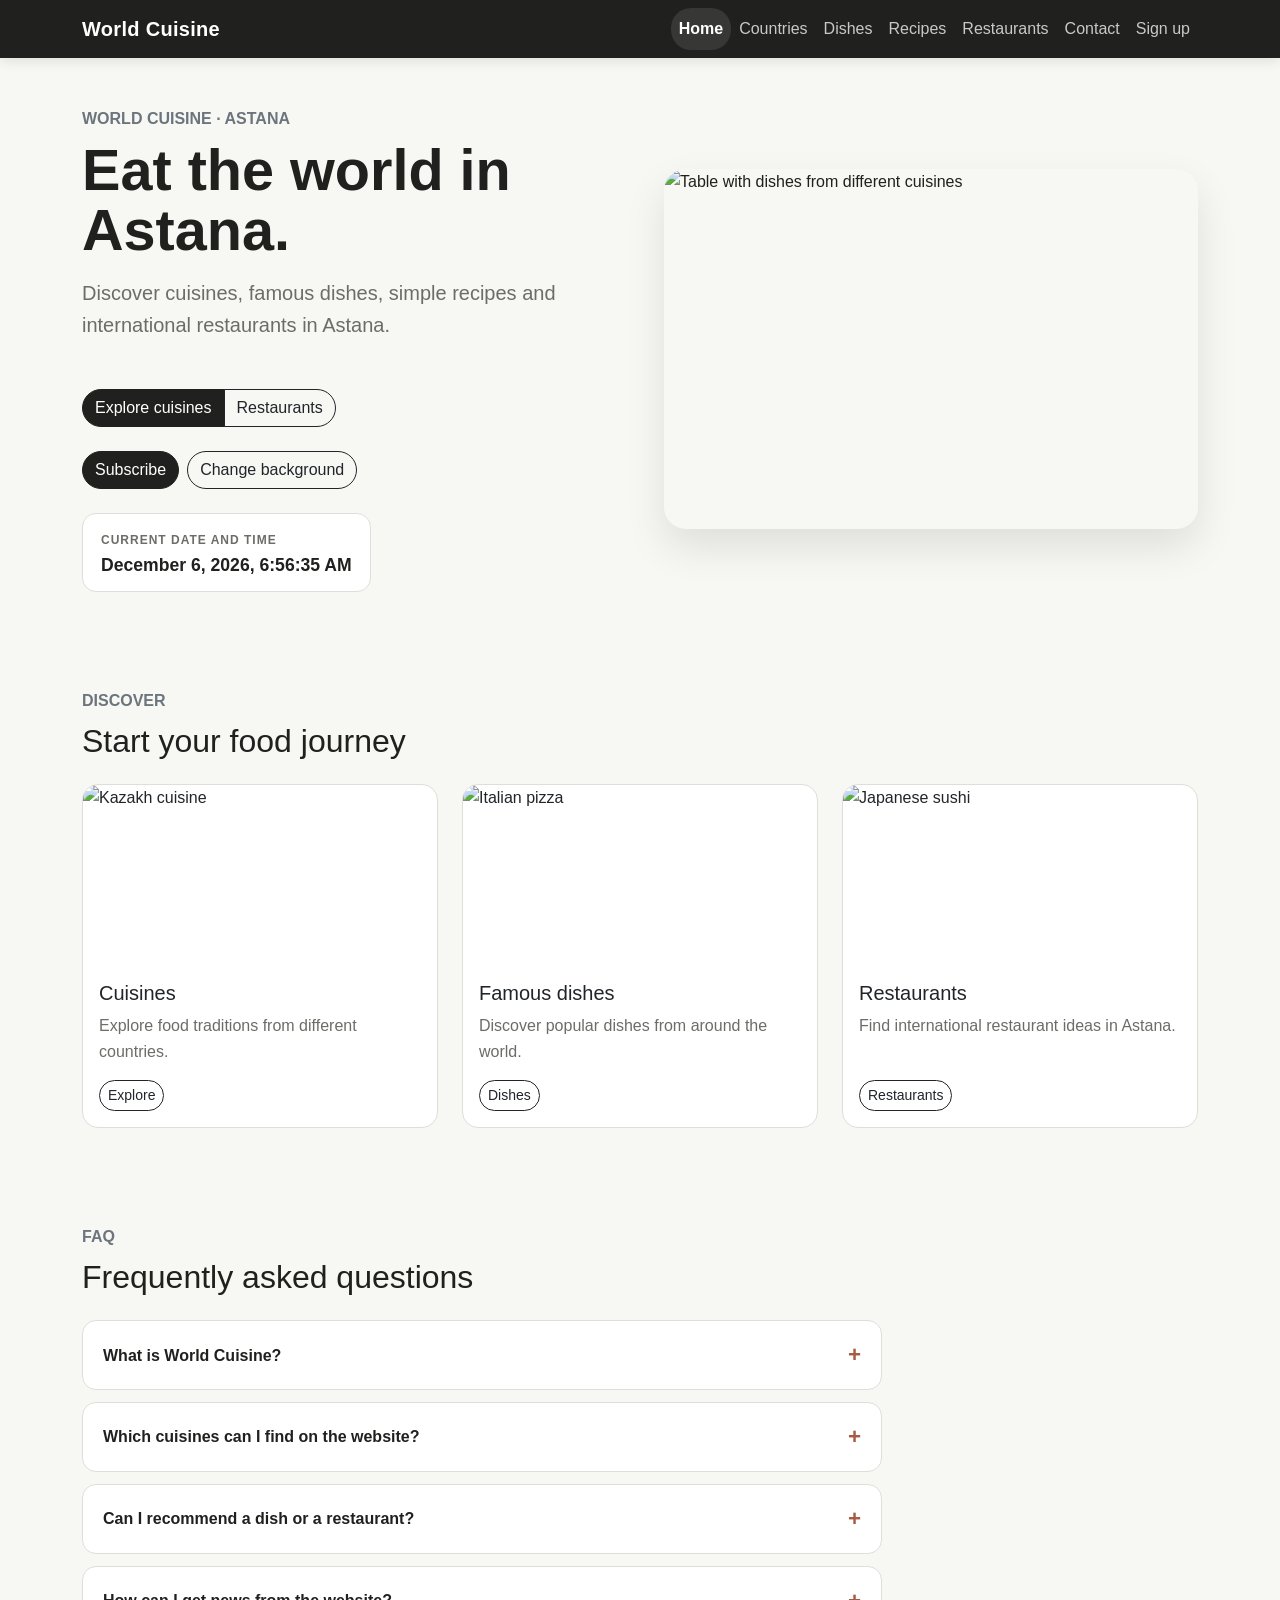
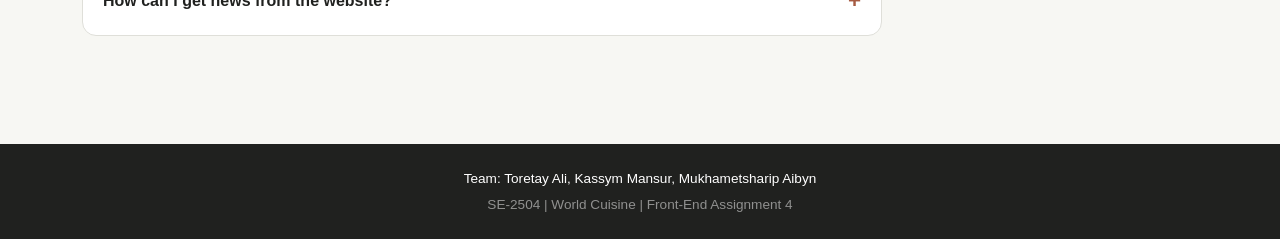
==== index.html @ e92f76bf "Ready" ====
<!DOCTYPE html>
<html lang="en">
<head>
    <meta charset="UTF-8">
    <meta name="viewport" content="width=device-width, initial-scale=1.0">
    <title>World Cuisine | Home</title>
    <link href="https://cdn.jsdelivr.net/npm/bootstrap@5.3.3/dist/css/bootstrap.min.css" rel="stylesheet">
    <link rel="stylesheet" href="css/style.css">
</head>

<body>

<nav class="navbar navbar-expand-lg navbar-dark world-navbar sticky-top">
    <div class="container">
        <a class="navbar-brand" href="index.html">World Cuisine</a>

        <button class="navbar-toggler" type="button" data-bs-toggle="collapse"
            data-bs-target="#mainNavbar" aria-controls="mainNavbar"
            aria-expanded="false" aria-label="Toggle navigation">
            <span class="navbar-toggler-icon"></span>
        </button>

        <div class="collapse navbar-collapse" id="mainNavbar">
            <ul class="navbar-nav ms-auto">
                <li class="nav-item"><a class="nav-link active" href="index.html">Home</a></li>
                <li class="nav-item"><a class="nav-link" href="countries.html">Countries</a></li>
                <li class="nav-item"><a class="nav-link" href="dishes.html">Dishes</a></li>
                <li class="nav-item"><a class="nav-link" href="recipes.html">Recipes</a></li>
                <li class="nav-item"><a class="nav-link" href="restaurants.html">Restaurants</a></li>
                <li class="nav-item"><a class="nav-link" href="contact.html">Contact</a></li>
                <li class="nav-item"><a class="nav-link" href="register.html">Sign up</a></li>
            </ul>
        </div>
    </div>
</nav>

<main>

    <!-- 6 + 6 Bootstrap Grid -->
    <section class="container py-5">
        <div class="row align-items-center g-5">

            <div class="col-lg-6">
                <p class="text-uppercase text-secondary fw-bold mb-2">World Cuisine · Astana</p>

                <h1 class="hero-title mb-3">Eat the world in Astana.</h1>

                <p class="lead mb-4">
                    Discover cuisines, famous dishes, simple recipes and
                    international restaurants in Astana.
                </p>

                <div class="btn-group mt-lg-4" role="group" aria-label="Main navigation">
                    <a href="countries.html" class="btn btn-dark">Explore cuisines</a>
                    <a href="restaurants.html" class="btn btn-outline-dark">Restaurants</a>
                </div>

                <!-- Task 3 + Task 4 buttons -->
                <div class="d-flex flex-wrap gap-2 mt-4">
                    <button type="button" id="openPopup" class="btn btn-dark">Subscribe</button>
                    <button type="button" id="colorBtn" class="btn btn-outline-dark">Change background</button>
                </div>

                <!-- Task 5 date and time -->
                <div class="datetime-box mt-4">
                    <span class="datetime-label">Current date and time</span>
                    <div id="datetime" class="datetime-value"></div>
                </div>
            </div>

            <div class="col-lg-6">
                <img
                    src="https://images.squarespace-cdn.com/content/v1/53b839afe4b07ea978436183/1daa9086-0f1d-4d65-86b5-4a15a36d08d4/traditional-food-around-the-world-Travlinmad.jpg"
                    class="hero-image"
                    alt="Table with dishes from different cuisines">
            </div>

        </div>
    </section>


    <!-- 4 + 4 + 4 Bootstrap Grid -->
    <section class="container py-5">

        <div class="mb-4">
            <p class="text-uppercase text-secondary fw-bold mb-2">Discover</p>
            <h2>Start your food journey</h2>
        </div>

        <div class="row g-4">

            <div class="col-md-6 col-lg-4">
                <div class="card h-100">
                    <img src="https://i.pinimg.com/736x/cb/19/41/cb1941af26d7bb88349c5641f69ae9c1.jpg"
                        class="card-img-top" alt="Kazakh cuisine">
                    <div class="card-body d-flex flex-column">
                        <h3 class="card-title h5">Cuisines</h3>
                        <p class="card-text">Explore food traditions from different countries.</p>
                        <a href="countries.html" class="btn btn-sm btn-outline-dark mt-auto align-self-start">Explore</a>
                    </div>
                </div>
            </div>

            <div class="col-md-6 col-lg-4">
                <div class="card h-100">
                    <img src="https://encrypted-tbn0.gstatic.com/images?q=tbn:ANd9GcSdLRFw-bHBIAgELoderXJAx0O9VjEHtP5T0AlllKSvALoqNaYb43EktWka&s=10"
                        class="card-img-top" alt="Italian pizza">
                    <div class="card-body d-flex flex-column">
                        <h3 class="card-title h5">Famous dishes</h3>
                        <p class="card-text">Discover popular dishes from around the world.</p>
                        <a href="dishes.html" class="btn btn-sm btn-outline-dark mt-auto align-self-start">Dishes</a>
                    </div>
                </div>
            </div>

            <div class="col-md-6 col-lg-4">
                <div class="card h-100">
                    <img src="https://sxodim.com/uploads/images/2023/01/25/optimized/f051bf63aa2ef268acad87b389497111_800xauto-q-85.jpg"
                        class="card-img-top" alt="Japanese sushi">
                    <div class="card-body d-flex flex-column">
                        <h3 class="card-title h5">Restaurants</h3>
                        <p class="card-text">Find international restaurant ideas in Astana.</p>
                        <a href="restaurants.html" class="btn btn-sm btn-outline-dark mt-auto align-self-start">Restaurants</a>
                    </div>
                </div>
            </div>

        </div>
    </section>


    <!-- Task 2 ACCORDION -->
    <section class="container py-5">

        <div class="mb-4">
            <p class="text-uppercase text-secondary fw-bold mb-2">FAQ</p>
            <h2>Frequently asked questions</h2>
        </div>

        <div class="faq">

            <div class="faq-item">
                <button type="button" class="faq-question" aria-expanded="false">
                    What is World Cuisine?
                    <span class="faq-icon">+</span>
                </button>
                <div class="faq-answer">
                    <p>World Cuisine is a guide to cuisines, famous dishes, simple recipes and international restaurants in Astana.</p>
                </div>
            </div>

            <div class="faq-item">
                <button type="button" class="faq-question" aria-expanded="false">
                    Which cuisines can I find on the website?
                    <span class="faq-icon">+</span>
                </button>
                <div class="faq-answer">
                    <p>Kazakh, Italian, Japanese, Mexican, Indian and Korean cuisines.</p>
                </div>
            </div>

            <div class="faq-item">
                <button type="button" class="faq-question" aria-expanded="false">
                    Can I recommend a dish or a restaurant?
                    <span class="faq-icon">+</span>
                </button>
                <div class="faq-answer">
                    <p>Yes. Open the Contact page, fill in the form and send your recommendation.</p>
                </div>
            </div>

            <div class="faq-item">
                <button type="button" class="faq-question" aria-expanded="false">
                    How can I get news from the website?
                    <span class="faq-icon">+</span>
                </button>
                <div class="faq-answer">
                    <p>Press the Subscribe button at the top of the home page and enter your email.</p>
                </div>
            </div>

        </div>
    </section>

</main>


<!-- Task 3 POPUP -->
<div class="popup-overlay" id="popupOverlay">
    <div class="popup-window" role="dialog" aria-modal="true" aria-labelledby="popupTitle">

        <button type="button" class="popup-close" id="closePopup" aria-label="Close">&times;</button>

        <h2 class="h4" id="popupTitle">Subscribe</h2>
        <p>Get news about new cuisines and restaurants.</p>

        <form id="subscribeForm" novalidate>
            <label for="subEmail" class="form-label">Email</label>
            <input type="email" class="form-control mb-3" id="subEmail" placeholder="name@mail.com">
            <button type="submit" class="btn btn-dark w-100">Subscribe</button>
        </form>

    </div>
</div>


<footer class="world-footer py-4 mt-5">
    <div class="container text-center">
        <p class="text-white mb-1">
            Team: Toretay Ali, Kassym Mansur, Mukhametsharip Aibyn
        </p>
        <p class="text-white-50 mb-0">
            SE-2504 | World Cuisine | Front-End Assignment 4
        </p>
    </div>
</footer>

<script src="https://cdn.jsdelivr.net/npm/bootstrap@5.3.3/dist/js/bootstrap.bundle.min.js"></script>
<script src="js/script.js"></script>

</body>
</html>
---- css/style.css ----
:root {
    --background: #f7f7f3;
    --surface: #ffffff;

    --text: #20211f;
    --muted: #6c6d67;

    --accent: #a65b43;
    --accent-light: #f2e4de;

    --border: #dfdfd9;

    --dark: #20211f;
}


/* =========================================
   BASE
   ========================================= */

* {
    box-sizing: border-box;
}


html {
    scroll-behavior: smooth;
}


body {
    margin: 0;

    background-color: var(--background);
    color: var(--text);

    font-family:
        Arial,
        Helvetica,
        sans-serif;

    line-height: 1.6;
}


img {
    display: block;
    max-width: 100%;
}


h1,
h2,
h3,
h4,
h5,
h6 {
    color: var(--text);
}


p {
    color: var(--muted);
}


a {
    transition:
        color 0.2s,
        background-color 0.2s;
}


/* =========================================
   NAVBAR
   ========================================= */

.world-navbar {
    background-color: var(--dark);

    box-shadow:
        0 3px 12px
        rgba(0, 0, 0, 0.10);
}


.navbar-brand {
    color: white !important;

    font-weight: 700;

    letter-spacing: 0.3px;
}


.nav-link {
    color: #c9c9c5 !important;

    border-radius: 20px;
}


.nav-link:hover {
    color: white !important;

    background-color:
        rgba(255, 255, 255, 0.08);
}


.nav-link.active {
    color: white !important;

    font-weight: 600;

    background-color:
        rgba(255, 255, 255, 0.10);
}


/* =========================================
   PAGE HERO
   ========================================= */

.page-hero {
    background-color: var(--background);
}


.page-hero h1 {
    font-size: 3rem;

    line-height: 1.1;
}


.hero-description {
    max-width: 650px;

    font-size: 1.05rem;
}


.eyebrow {
    color: var(--accent);

    font-size: 0.78rem;

    font-weight: 700;

    letter-spacing: 1.5px;

    text-transform: uppercase;
}


/* =========================================
   HOME HERO
   ========================================= */

.hero-title {
    font-size: 3.6rem;

    font-weight: 700;

    line-height: 1.05;
}


.hero-image {
    width: 100%;
    height: 360px;

    object-fit: cover;

    border-radius: 22px;

    box-shadow:
        0 18px 40px
        rgba(0, 0, 0, 0.10);
}


/* =========================================
   BUTTONS
   ========================================= */

.btn {
    border-radius: 22px;

    font-weight: 500;

    transition:
        transform 0.2s,
        box-shadow 0.2s;
}


.btn:hover {
    transform: translateY(-2px);
}


.btn-dark {
    background-color: var(--dark);

    border-color: var(--dark);
}


.btn-dark:hover {
    background-color: var(--accent);

    border-color: var(--accent);
}


/* =========================================
   BOOTSTRAP CARDS
   ========================================= */

.card {
    overflow: hidden;

    background-color: white;

    border: 1px solid var(--border);

    border-radius: 16px;

    transition:
        transform 0.2s,
        box-shadow 0.2s;
}


.card:hover {
    transform: translateY(-4px);

    box-shadow:
        0 12px 25px
        rgba(0, 0, 0, 0.08);
}


.card-img-top {
    width: 100%;
    height: 180px;

    object-fit: cover;
}


/* =========================================
   RESPONSIVE TYPOGRAPHY
   COUNTRIES PAGE
   ========================================= */

.responsive-title {
    font-size: 2rem;

    line-height: 1.1;
}


.responsive-text {
    max-width: 700px;

    font-size: 0.95rem;
}


/* =========================================
   MEDIA QUERY COUNTRY CARDS
   ========================================= */

.mq-card-group {
    display: grid;

    grid-template-columns: 1fr;

    gap: 18px;
}


.mq-card {
    background-color: white;

    border: 1px solid var(--border);

    border-radius: 16px;

    transition:
        transform 0.2s,
        box-shadow 0.2s;
}


.mq-card:hover {
    transform: translateY(-4px);

    box-shadow:
        0 10px 22px
        rgba(0, 0, 0, 0.07);
}


.country-code {
    display: inline-block;

    background-color: var(--accent-light);

    color: var(--accent);

    border-radius: 20px;

    font-size: 0.8rem;

    font-weight: 700;
}


/* =========================================
   IMAGE GALLERY
   ========================================= */

.gallery {
    display: grid;

    grid-template-columns:
        repeat(3, 1fr);

    gap: 18px;
}


.gallery-item {
    position: relative;

    margin: 0;

    overflow: hidden;

    background-color: white;

    border: 1px solid var(--border);

    border-radius: 16px;

    box-shadow:
        0 6px 18px
        rgba(0, 0, 0, 0.05);
}


.gallery-item img {
    width: 100%;
    height: 230px;

    object-fit: cover;

    transition:
        transform 0.3s,
        filter 0.3s;
}


.gallery-item figcaption {
    position: absolute;

    left: 12px;
    right: 12px;
    bottom: 12px;

    display: flex;

    flex-direction: column;

    padding: 10px 12px;

    color: white;

    background-color:
        rgba(20, 20, 20, 0.78);

    border-radius: 9px;

    opacity: 0;

    transform:
        translateY(8px);

    transition:
        opacity 0.25s,
        transform 0.25s;
}


.gallery-item figcaption strong {
    color: white;

    font-size: 0.95rem;
}


.gallery-item figcaption span {
    color: #deded8;

    font-size: 0.8rem;
}


.gallery-item:hover img {
    transform: scale(1.05);

    filter: brightness(0.85);
}


.gallery-item:hover figcaption {
    opacity: 1;

    transform:
        translateY(0);
}


/* =========================================
   BOOTSTRAP CAROUSEL
   ========================================= */

.carousel-section {
    background-color: #eeeeea;
}


#foodCarousel {
    max-width: 900px;

    margin-left: auto;
    margin-right: auto;

    overflow: hidden;

    border-radius: 20px;

    box-shadow:
        0 15px 35px
        rgba(0, 0, 0, 0.12);
}


/* SAME SIZE FOR ALL IMAGES */

.carousel-food-image {
    width: 100%;
    height: 500px;

    object-fit: cover;
}


/* =========================================
   CAROUSEL CONTROLS
   ========================================= */

#foodCarousel .carousel-control-prev,
#foodCarousel .carousel-control-next {
    width: 12%;
}


#foodCarousel .carousel-control-prev-icon,
#foodCarousel .carousel-control-next-icon {
    width: 44px;
    height: 44px;

    background-color:
        rgba(0, 0, 0, 0.68);

    background-size: 55%;

    border-radius: 50%;
}


/* =========================================
   CAROUSEL INDICATORS
   ========================================= */

#foodCarousel .carousel-indicators {
    margin-bottom: 18px;
}


#foodCarousel .carousel-indicators button {
    width: 10px;
    height: 10px;

    margin-left: 5px;
    margin-right: 5px;

    border: 0;

    border-radius: 50%;

    background-color: white;

    opacity: 0.6;
}


#foodCarousel .carousel-indicators .active {
    opacity: 1;
}


/* =========================================
   RECIPES
   ========================================= */

.recipe-box {
    background-color: white;

    border: 1px solid var(--border);

    border-radius: 18px;

    transition:
        transform 0.2s,
        box-shadow 0.2s;
}


.recipe-box:hover {
    transform: translateY(-2px);

    box-shadow:
        0 8px 20px
        rgba(0, 0, 0, 0.05);
}


.recipe-image {
    width: 100%;
    height: 260px;

    object-fit: cover;

    border-radius: 14px;
}


/* =========================================
   RESTAURANTS
   ========================================= */

.restaurant-card .card-img-top {
    height: 180px;
}


.restaurant-card .badge {
    background-color:
        var(--accent) !important;
}


/* =========================================
   CONTACT FORM
   ========================================= */

.form-box {
    background-color: white;

    border: 1px solid var(--border);

    border-radius: 20px;

    box-shadow:
        0 10px 25px
        rgba(0, 0, 0, 0.06);
}


.form-control,
.form-select,
.input-group-text {
    border-color: #d4d4cd;

    border-radius: 10px;
}


.form-control:focus,
.form-select:focus {
    border-color: var(--accent);

    box-shadow:
        0 0 0 0.2rem
        rgba(166, 91, 67, 0.12);
}


/* =========================================
   FOOTER
   ========================================= */

.world-footer {
    background-color: var(--dark);
}


.world-footer p {
    font-size: 0.85rem;
}


/* =========================================
   TABLET
   ========================================= */

@media (min-width: 768px) {

    .responsive-title {
        font-size: 2.8rem;
    }


    .responsive-text {
        font-size: 1.05rem;
    }


    .mq-card-group {
        grid-template-columns:
            repeat(2, 1fr);
    }

}


/* =========================================
   DESKTOP
   ========================================= */

@media (min-width: 992px) {

    .responsive-title {
        font-size: 3.5rem;
    }


    .responsive-text {
        font-size: 1.15rem;
    }


    .mq-card-group {
        grid-template-columns:
            repeat(3, 1fr);
    }

}


/* =========================================
   TABLET AND SMALLER
   ========================================= */

@media (max-width: 991px) {

    .carousel-food-image {
        height: 420px;
    }

}


/* =========================================
   SMALL TABLET
   ========================================= */

@media (max-width: 767px) {

    .page-hero h1 {
        font-size: 2.4rem;
    }


    .hero-title {
        font-size: 2.5rem;
    }


    .hero-image {
        height: 250px;
    }


    .gallery {
        grid-template-columns:
            repeat(2, 1fr);
    }


    .gallery-item img {
        height: 200px;
    }


    .recipe-image {
        height: 220px;
    }


    .carousel-food-image {
        height: 350px;
    }

}


/* =========================================
   MOBILE
   ========================================= */

@media (max-width: 576px) {

    .page-hero h1 {
        font-size: 2.1rem;
    }


    /* GALLERY */

    .gallery {
        grid-template-columns: 1fr;
    }


    .gallery-item img {
        height: 230px;
    }


    /*
    Mobile devices do not have normal hover,
    so captions stay visible.
    */

    .gallery-item figcaption {
        opacity: 1;

        transform:
            translateY(0);
    }


    /* CAROUSEL */

    #foodCarousel {
        border-radius: 14px;
    }


    .carousel-food-image {
        height: 280px;
    }


    #foodCarousel .carousel-control-prev-icon,
    #foodCarousel .carousel-control-next-icon {
        width: 34px;
        height: 34px;
    }


    #foodCarousel .carousel-indicators button {
        width: 8px;
        height: 8px;

        margin-left: 3px;
        margin-right: 3px;
    }

}
/* ===== ASSIGNMENT 4 ===== */

body { transition: background-color 0.5s ease; }

.datetime-box {
    display: inline-block;
    padding: 12px 18px;
    background-color: white;
    border: 1px solid var(--border);
    border-radius: 14px;
}
.datetime-label {
    color: var(--muted);
    font-size: 0.75rem;
    font-weight: 700;
    letter-spacing: 1px;
    text-transform: uppercase;
}
.datetime-value { color: var(--text); font-size: 1.1rem; font-weight: 600; }

/* accordion */
.faq { max-width: 800px; }
.faq-item {
    margin-bottom: 12px;
    overflow: hidden;
    background-color: white;
    border: 1px solid var(--border);
    border-radius: 14px;
}
.faq-question {
    display: flex;
    justify-content: space-between;
    align-items: center;
    width: 100%;
    padding: 16px 20px;
    color: var(--text);
    font-size: 1rem;
    font-weight: 600;
    text-align: left;
    background: none;
    border: 0;
    cursor: pointer;
}
.faq-question:hover { background-color: var(--accent-light); }
.faq-icon { color: var(--accent); font-size: 1.4rem; transition: transform 0.3s; }
.faq-item.open .faq-icon { transform: rotate(45deg); }
.faq-answer { max-height: 0; overflow: hidden; transition: max-height 0.35s ease; }
.faq-answer p { margin: 0; padding: 0 20px 16px; }

/* popup */
.popup-overlay {
    position: fixed;
    top: 0; left: 0; right: 0; bottom: 0;
    z-index: 2000;
    display: none;
    align-items: center;
    justify-content: center;
    padding: 16px;
    background-color: rgba(0, 0, 0, 0.55);
}
.popup-overlay.show { display: flex; }
.popup-window {
    position: relative;
    width: 100%;
    max-width: 420px;
    padding: 28px;
    background-color: white;
    border-radius: 18px;
    box-shadow: 0 20px 50px rgba(0, 0, 0, 0.25);
}
.popup-close {
    position: absolute;
    top: 10px; right: 14px;
    color: var(--muted);
    font-size: 1.8rem;
    line-height: 1;
    background: none;
    border: 0;
    cursor: pointer;
}
.popup-close:hover { color: var(--accent); }
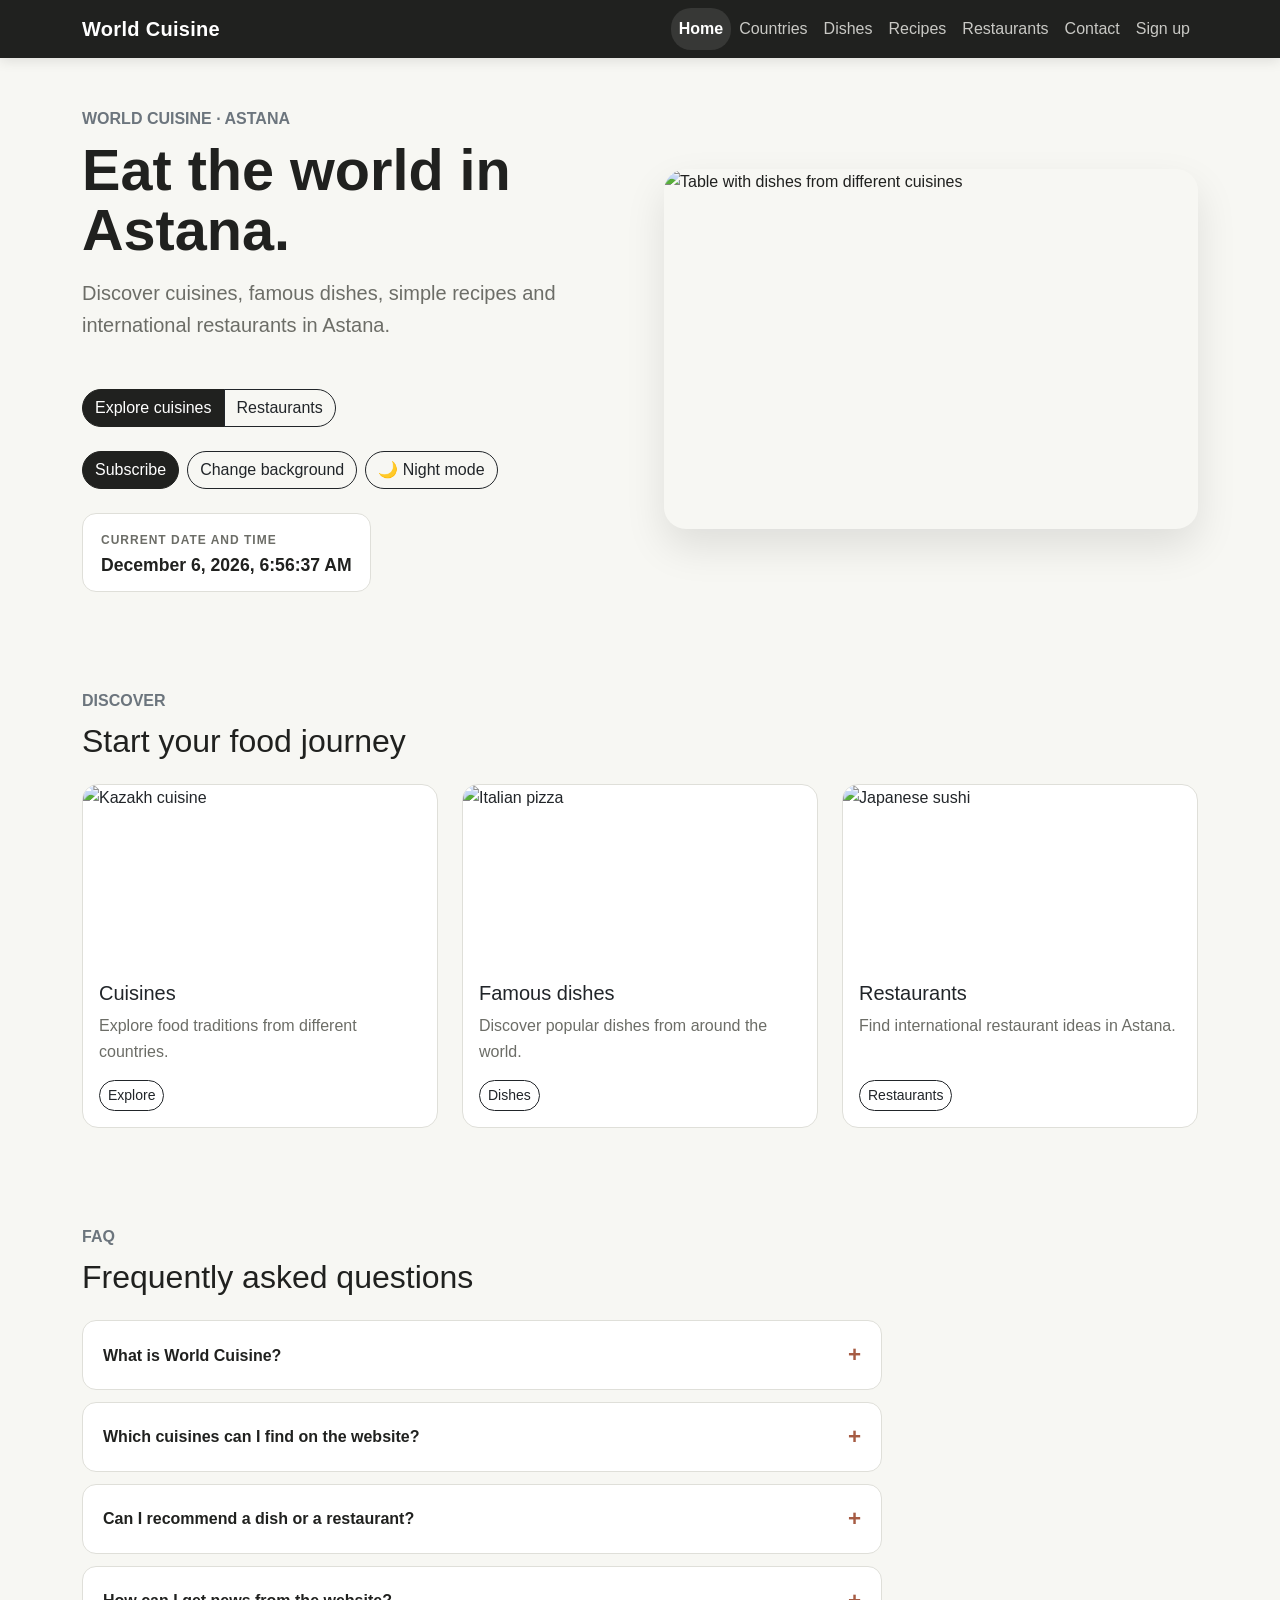
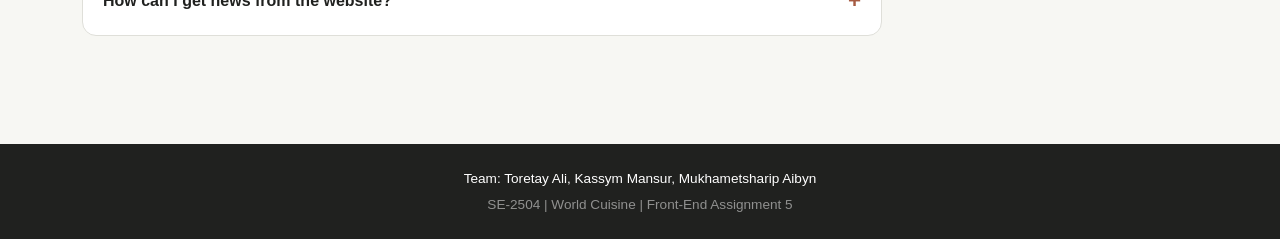
==== commit 82f99546: "Ready" ====
--- a/index.html
+++ b/index.html
@@ -55,13 +55,14 @@
                     <a href="restaurants.html" class="btn btn-outline-dark">Restaurants</a>
                 </div>
 
-                <!-- Task 3 + Task 4 buttons -->
+                <!-- Subscribe, background color and theme buttons -->
                 <div class="d-flex flex-wrap gap-2 mt-4">
                     <button type="button" id="openPopup" class="btn btn-dark">Subscribe</button>
                     <button type="button" id="colorBtn" class="btn btn-outline-dark">Change background</button>
-                </div>
-
-                <!-- Task 5 date and time -->
+                    <button type="button" id="themeBtn" class="btn btn-outline-dark">🌙 Night mode</button>
+                </div>
+
+                <!-- Current date and time -->
                 <div class="datetime-box mt-4">
                     <span class="datetime-label">Current date and time</span>
                     <div id="datetime" class="datetime-value"></div>
@@ -129,7 +130,7 @@
     </section>
 
 
-    <!-- Task 2 ACCORDION -->
+    <!-- FAQ accordion -->
     <section class="container py-5">
 
         <div class="mb-4">
@@ -185,7 +186,7 @@
 </main>
 
 
-<!-- Task 3 POPUP -->
+<!-- Subscribe popup -->
 <div class="popup-overlay" id="popupOverlay">
     <div class="popup-window" role="dialog" aria-modal="true" aria-labelledby="popupTitle">
 
@@ -210,7 +211,7 @@
             Team: Toretay Ali, Kassym Mansur, Mukhametsharip Aibyn
         </p>
         <p class="text-white-50 mb-0">
-            SE-2504 | World Cuisine | Front-End Assignment 4
+            SE-2504 | World Cuisine | Front-End Assignment 5
         </p>
     </div>
 </footer>
--- a/css/style.css
+++ b/css/style.css
@@ -868,4 +868,113 @@
     border: 0;
     cursor: pointer;
 }
-.popup-close:hover { color: var(--accent); }+.popup-close:hover { color: var(--accent); }
+/* ===== ASSIGNMENT 5 ===== */
+
+/* animations */
+@keyframes pop {
+    0%   { transform: scale(1); }
+    50%  { transform: scale(1.05) translateY(-4px); }
+    100% { transform: scale(1); }
+}
+@keyframes fadeIn {
+    from { opacity: 0; transform: translateY(8px); }
+    to   { opacity: 1; transform: translateY(0); }
+}
+.pop     { animation: pop 0.4s ease; }
+.fade-in { animation: fadeIn 0.4s ease; }
+
+/* keyboard focus on menu */
+.world-navbar .nav-link:focus-visible {
+    outline: 2px solid #ffffff;
+    outline-offset: 2px;
+}
+
+/* Read more (Countries) */
+.mq-card { padding: 20px; }
+.more-text { display: none; margin-top: 12px; }
+
+/* dish rating (Dishes) */
+.gallery-item .rating {
+    position: absolute;
+    top: 10px;
+    left: 10px;
+    z-index: 2;
+    display: flex;
+    align-items: center;
+    gap: 2px;
+    padding: 4px 10px;
+    background-color: rgba(20, 20, 20, 0.75);
+    border-radius: 20px;
+}
+.star {
+    color: #bbbbbb;
+    font-size: 1.2rem;
+    cursor: pointer;
+    transition: color 0.2s, transform 0.2s;
+}
+.star:hover  { transform: scale(1.25); }
+.star.active { color: #f5b301; }
+.rating-value {
+    margin-left: 6px;
+    color: #ffffff;
+    font-size: 0.8rem;
+}
+
+/* recipe filter (Recipes) */
+.filter-bar { display: flex; flex-wrap: wrap; gap: 8px; }
+.filter-btn.active {
+    background-color: var(--dark);
+    border-color: var(--dark);
+    color: #ffffff;
+}
+
+/* restaurants */
+.restaurant-rating { color: #f5b301; font-weight: 600; }
+
+/* multi-step form (Contact) */
+.form-step { display: none; }
+.form-step.active { display: block; }
+.step-indicator {
+    color: var(--accent);
+    font-size: 0.8rem;
+    font-weight: 700;
+    letter-spacing: 1px;
+    text-transform: uppercase;
+}
+
+/* NIGHT THEME */
+body.night {
+    --background: #15161a;
+    --text: #ececea;
+    --muted: #a8a9a3;
+    --border: #34363c;
+    --accent-light: #3a2a24;
+}
+body.night .card,
+body.night .mq-card,
+body.night .recipe-box,
+body.night .form-box,
+body.night .datetime-box,
+body.night .faq-item,
+body.night .popup-window,
+body.night .gallery-item {
+    background-color: #202228;
+}
+body.night .carousel-section { background-color: #1b1c20; }
+body.night .form-control,
+body.night .form-select,
+body.night .input-group-text {
+    background-color: #2a2c33;
+    color: #ececea;
+    border-color: #3c3f47;
+}
+body.night .text-secondary { color: #a8a9a3 !important; }
+body.night .btn-outline-dark { color: #ececea; border-color: #ececea; }
+body.night .btn-outline-dark:hover { background-color: #ececea; color: #15161a; }
+body.night .btn-dark,
+body.night .filter-btn.active {
+    background-color: var(--accent);
+    border-color: var(--accent);
+    color: #ffffff;
+}
